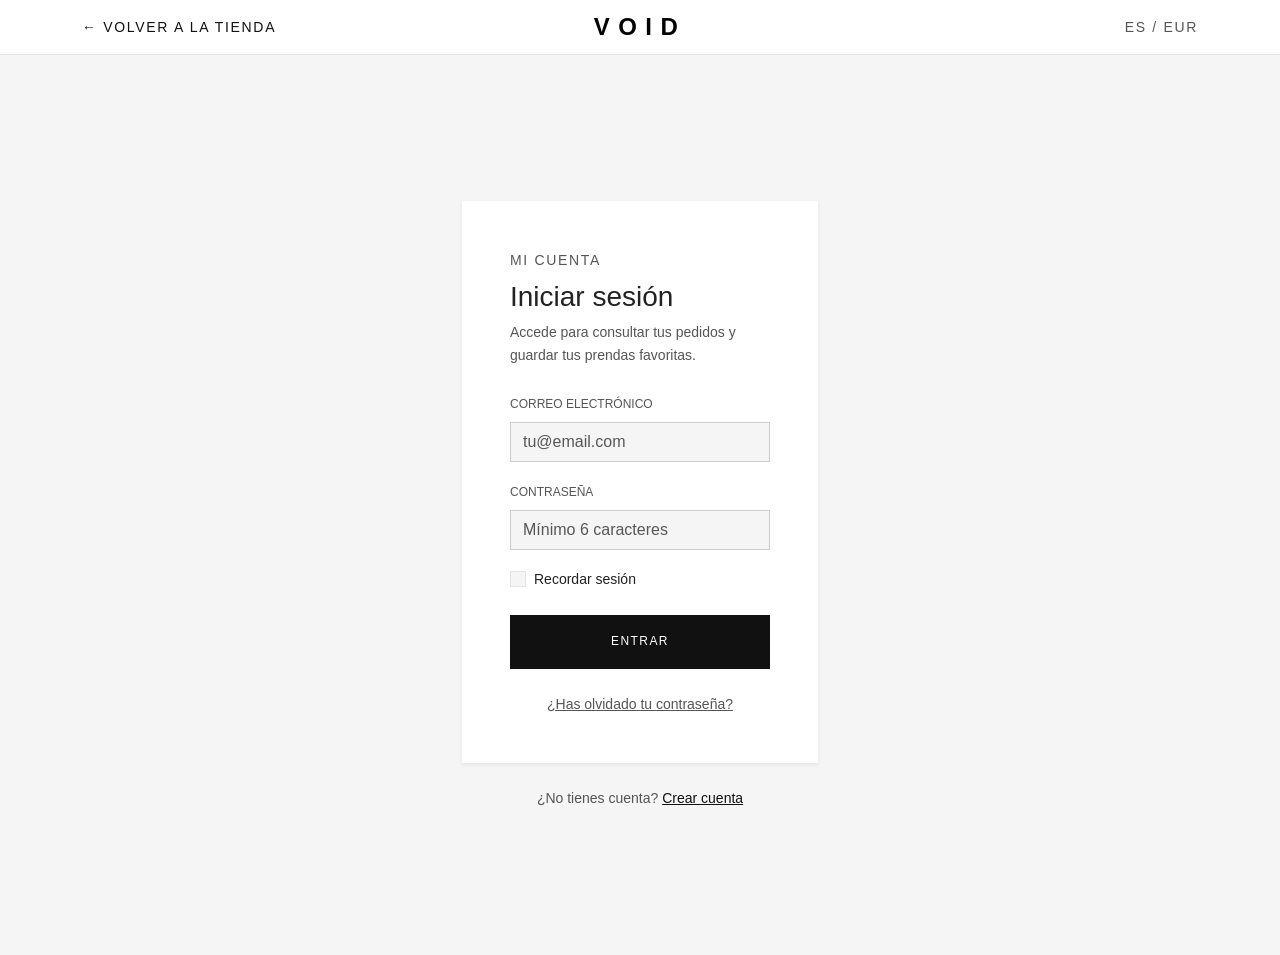
==== login.html @ c92c0cc9 "Proyecto definitivo" ====
<!DOCTYPE html>
<html lang="es">
<head>
  <meta charset="UTF-8">
  <meta name="viewport" content="width=device-width, initial-scale=1">
  <meta name="description" content="Accede a tu cuenta VOID.">
  <title>Iniciar sesión · VOID</title>

  <!-- CSS generado con Sass a partir de scss/custom.scss -->
  <link rel="stylesheet" href="css/custom.css">
</head>
<body>

  <!-- ============================================================
       BARRA SUPERIOR MINIMALISTA
       ============================================================ -->
  <header class="bg-white border-bottom">
    <nav class="navbar py-3" aria-label="Barra de navegación de acceso">
      <div class="container position-relative">

        <a class="link-dark text-decoration-none small text-uppercase tracking-wide" href="index.html"
           aria-label="Volver a la tienda">
          <span aria-hidden="true">←</span> <span class="d-none d-sm-inline">Volver a la tienda</span>
        </a>

        <a class="navbar-brand position-absolute top-50 start-50 translate-middle m-0 py-0 brand-void"
           href="index.html" aria-label="VOID, ir a la página principal">
          VOID
        </a>

        <span class="d-none d-sm-inline small text-secondary tracking-wide">ES / EUR</span>

      </div>
    </nav>
  </header>

  <!-- ============================================================
       FORMULARIO DE ACCESO
       Contenedor centrado vertical y horizontalmente.
       ============================================================ -->
  <main class="min-vh-100 d-flex align-items-center py-5">
    <div class="container">
      <div class="row justify-content-center">
        <div class="col-12 col-sm-9 col-md-6 col-lg-4">

          <div class="card border-0 shadow-sm">
            <div class="card-body p-4 p-md-5">

              <p class="small text-uppercase text-secondary tracking-wide mb-2">Mi cuenta</p>
              <h1 class="h3 mb-2">Iniciar sesión</h1>
              <p class="small text-secondary mb-4">
                Accede para consultar tus pedidos y guardar tus prendas favoritas.
              </p>

              <!-- Formulario validado desde js/script.js -->
              <form id="formLogin" class="form-validable" novalidate
                    data-mensaje-ok="Acceso correcto. Bienvenido de nuevo a VOID.">

                <div class="mb-3">
                  <label for="emailLogin" class="form-label text-uppercase text-secondary">
                    Correo electrónico
                  </label>
                  <input type="email" class="form-control" id="emailLogin" name="email"
                         placeholder="tu@email.com" autocomplete="email" required>
                  <div class="invalid-feedback">Introduce un correo electrónico válido.</div>
                </div>

                <div class="mb-3">
                  <label for="passwordLogin" class="form-label text-uppercase text-secondary">
                    Contraseña
                  </label>
                  <input type="password" class="form-control" id="passwordLogin" name="password"
                         placeholder="Mínimo 6 caracteres" autocomplete="current-password"
                         minlength="6" required>
                  <div class="invalid-feedback">La contraseña debe tener al menos 6 caracteres.</div>
                </div>

                <div class="form-check mb-4">
                  <input class="form-check-input" type="checkbox" id="recordarSesion">
                  <label class="form-check-label small" for="recordarSesion">Recordar sesión</label>
                </div>

                <button type="submit" class="btn btn-dark w-100 py-3">Entrar</button>

                <!-- Contenedor del mensaje de validación -->
                <div class="mensaje-validacion alert d-none mt-3 mb-0" role="alert"></div>

              </form>

              <p class="small text-center text-secondary mt-4 mb-0">
                <a class="link-secondary" href="#">¿Has olvidado tu contraseña?</a>
              </p>

            </div>
          </div>

          <p class="small text-center text-secondary mt-4 mb-0">
            ¿No tienes cuenta? <a class="link-dark" href="#">Crear cuenta</a>
          </p>

        </div>
      </div>
    </div>
  </main>

  <!-- Bootstrap con Popper incluido + nuestro JavaScript -->
  <script src="js/bootstrap.bundle.min.js"></script>
  <script src="js/script.js"></script>
</body>
</html>
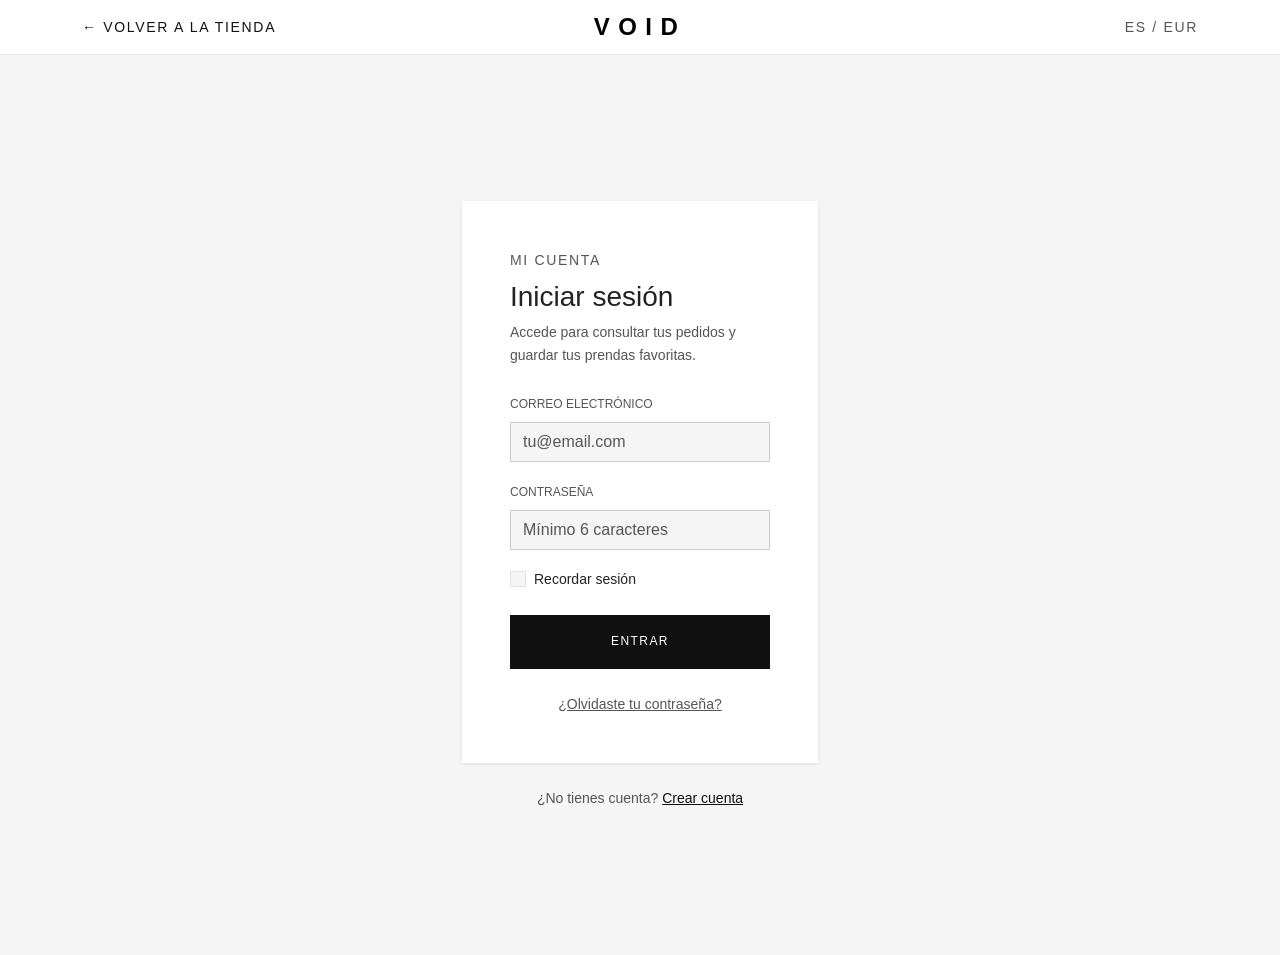
==== commit 4a4d3732: "cambios en readme, iconos y cambios generales en html" ====
--- a/login.html
+++ b/login.html
@@ -12,7 +12,9 @@
 <body>
 
   <!-- ============================================================
-       BARRA SUPERIOR MINIMALISTA
+       BARRA SUPERIOR 
+       Contiene el logo tipo texto y un enlace para volver a la tienda,
+       pulsando el logo tambien vuelve a la página principal.
        ============================================================ -->
   <header class="bg-white border-bottom">
     <nav class="navbar py-3" aria-label="Barra de navegación de acceso">
@@ -36,7 +38,9 @@
 
   <!-- ============================================================
        FORMULARIO DE ACCESO
-       Contenedor centrado vertical y horizontalmente.
+       Contenedor centrado vertical y horizontalmente (row justify-content-center).
+       Contiene un formulario con validación de campos y mensajes de error,
+       checkbox para recordar sesión y enlaces para recuperar contraseña o crear cuenta (paginas que todavía no existen).
        ============================================================ -->
   <main class="min-vh-100 d-flex align-items-center py-5">
     <div class="container">
@@ -88,7 +92,7 @@
               </form>
 
               <p class="small text-center text-secondary mt-4 mb-0">
-                <a class="link-secondary" href="#">¿Has olvidado tu contraseña?</a>
+                <a class="link-secondary" href="#">¿Olvidaste tu contraseña?</a>
               </p>
 
             </div>
@@ -103,7 +107,7 @@
     </div>
   </main>
 
-  <!-- Bootstrap con Popper incluido + nuestro JavaScript -->
+  <!-- Bootstrap con Popper incluido + JavaScript -->
   <script src="js/bootstrap.bundle.min.js"></script>
   <script src="js/script.js"></script>
 </body>
